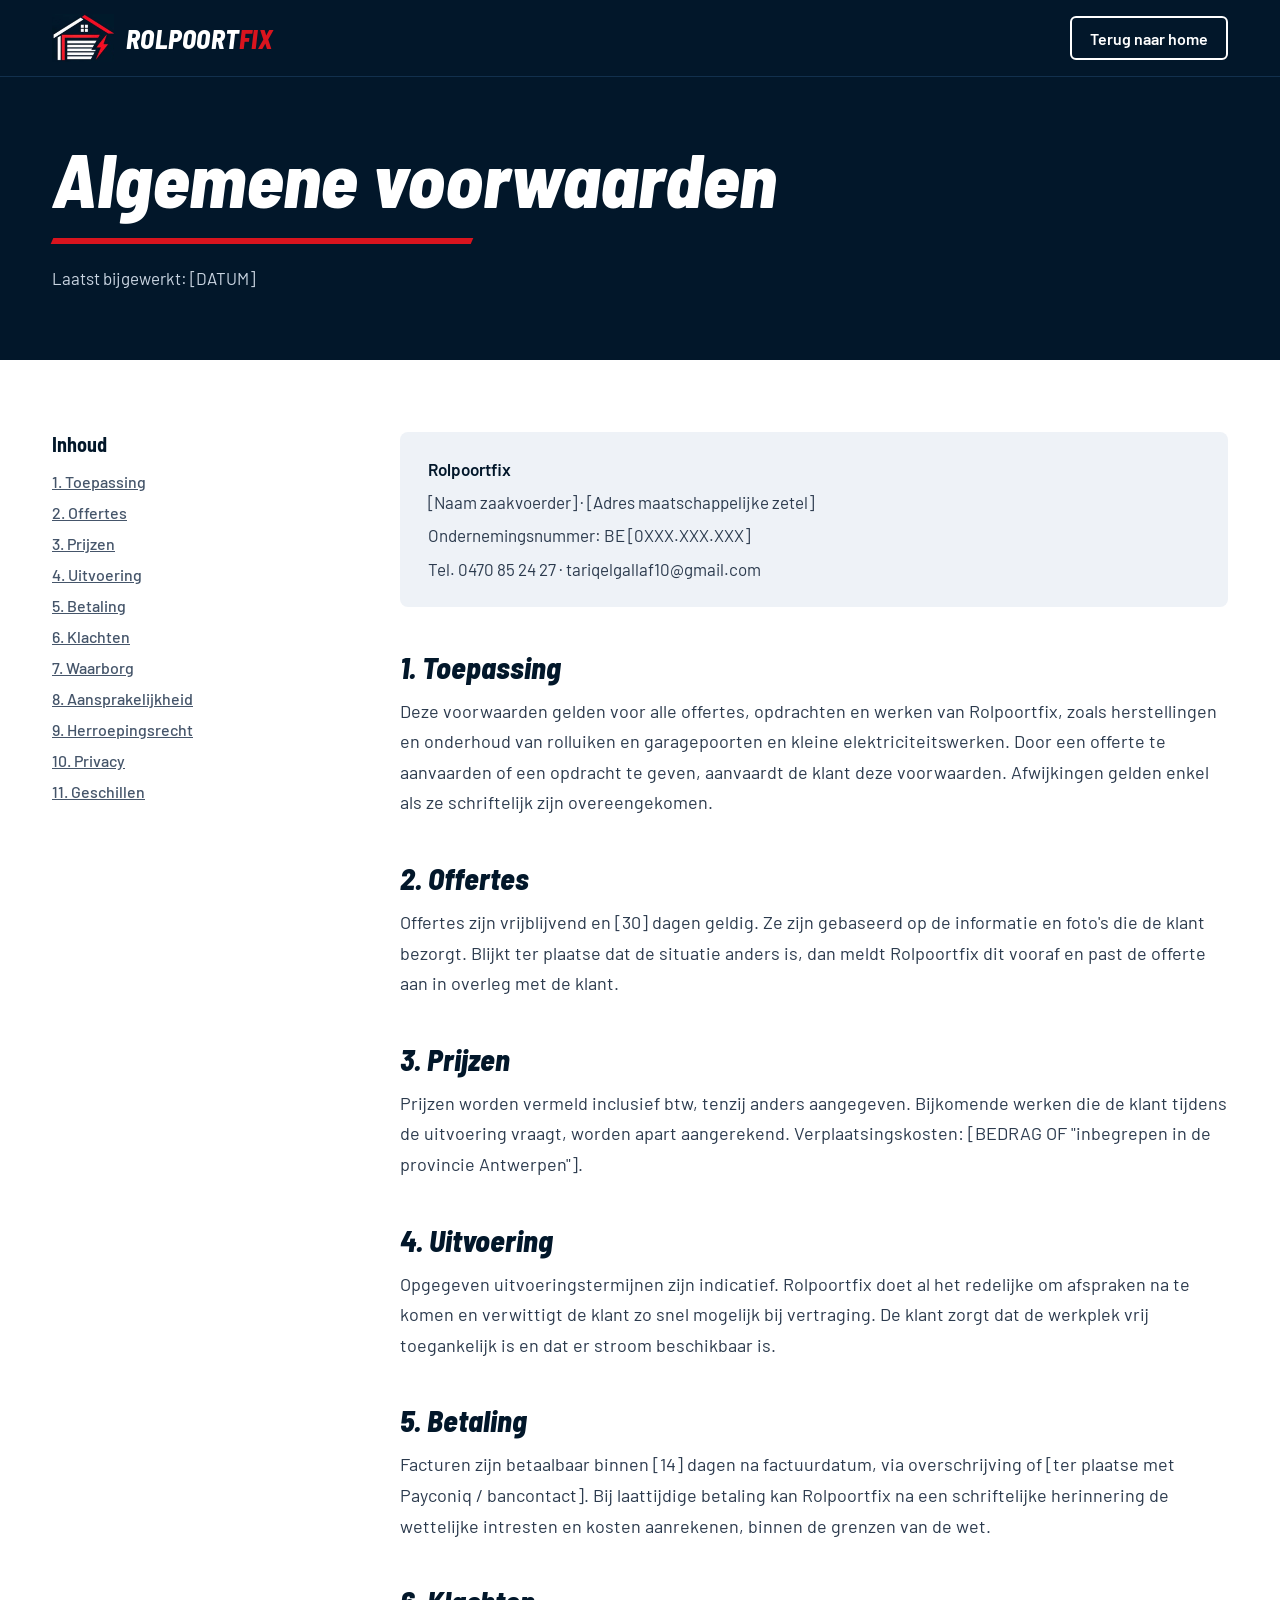
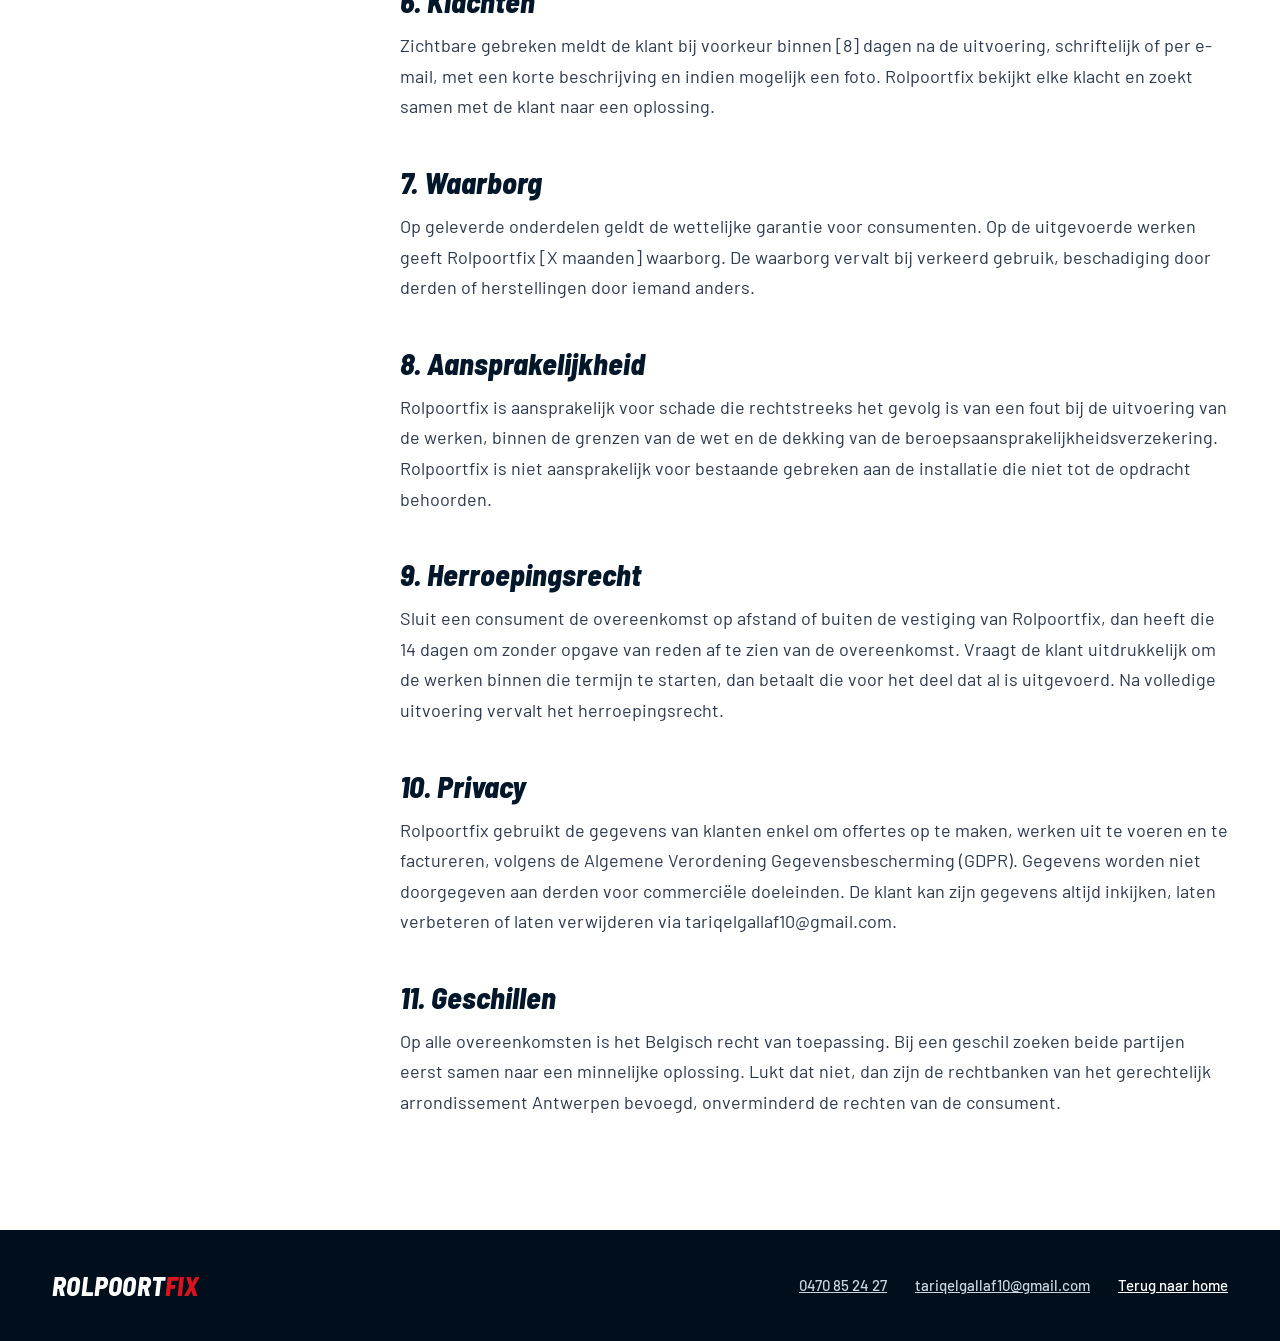
==== algemene-voorwaarden.html @ f20ab012 "initialization" ====
<!doctype html>
<html lang="nl-BE">
<head>
<meta charset="utf-8">
<meta name="viewport" content="width=device-width, initial-scale=1">
<title>Algemene voorwaarden | Rolpoortfix</title>
<meta name="description" content="Algemene voorwaarden van Rolpoortfix voor herstellingen van rolluiken, garagepoorten en kleine elektriciteitswerken in de provincie Antwerpen.">
<meta property="og:title" content="Algemene voorwaarden | Rolpoortfix">
<meta property="og:description" content="Algemene voorwaarden van Rolpoortfix voor herstellingen van rolluiken, garagepoorten en kleine elektriciteitswerken in de provincie Antwerpen.">
<meta property="og:type" content="website">
<meta property="og:image" content="assets/img/rolluik.jpg">
<meta name="theme-color" content="#02172A">
<link rel="icon" href="favicon.ico" sizes="any">
<link rel="apple-touch-icon" href="apple-touch-icon.png">
<link rel="stylesheet" href="assets/css/style.css">
</head>
<body>

<header class="site-header">
  <div class="container site-header__inner">
    <a class="brand" href="index.html" aria-label="Rolpoortfix, naar de homepagina">
      <img class="brand__logo" src="assets/img/logo.png" alt="Rolpoortfix logo" width="62" height="48">
      <span class="wordmark">ROLPOORT<span class="accent">FIX</span></span>
    </a>
    <a class="btn btn--outline btn--sm" href="index.html">Terug naar home</a>
  </div>
</header>

<section class="page-hero">
  <div class="container page-hero__inner">
    <h1 class="display-title page-hero__title">Algemene voorwaarden</h1>
    <div class="skew-bar page-hero__bar"></div>
    <p class="page-hero__meta">Laatst bijgewerkt: [DATUM]</p>
  </div>
</section>

<main class="container legal">
  <nav class="legal-toc" aria-label="Inhoud">
    <p class="legal-toc__title">Inhoud</p>
    <a href="#art1">1. Toepassing</a>
    <a href="#art2">2. Offertes</a>
    <a href="#art3">3. Prijzen</a>
    <a href="#art4">4. Uitvoering</a>
    <a href="#art5">5. Betaling</a>
    <a href="#art6">6. Klachten</a>
    <a href="#art7">7. Waarborg</a>
    <a href="#art8">8. Aansprakelijkheid</a>
    <a href="#art9">9. Herroepingsrecht</a>
    <a href="#art10">10. Privacy</a>
    <a href="#art11">11. Geschillen</a>
  </nav>

  <div class="legal-content">

    <div class="legal-card">
      <p class="legal-card__name">Rolpoortfix</p>
      <p>[Naam zaakvoerder] · [Adres maatschappelijke zetel]</p>
      <p>Ondernemingsnummer: BE [0XXX.XXX.XXX]</p>
      <p>Tel. 0470 85 24 27 · tariqelgallaf10@gmail.com</p>
    </div>

    <section id="art1">
      <h2 class="display-title">1. Toepassing</h2>
      <p>Deze voorwaarden gelden voor alle offertes, opdrachten en werken van Rolpoortfix, zoals herstellingen en onderhoud van rolluiken en garagepoorten en kleine elektriciteitswerken. Door een offerte te aanvaarden of een opdracht te geven, aanvaardt de klant deze voorwaarden. Afwijkingen gelden enkel als ze schriftelijk zijn overeengekomen.</p>
    </section>

    <section id="art2">
      <h2 class="display-title">2. Offertes</h2>
      <p>Offertes zijn vrijblijvend en [30] dagen geldig. Ze zijn gebaseerd op de informatie en foto's die de klant bezorgt. Blijkt ter plaatse dat de situatie anders is, dan meldt Rolpoortfix dit vooraf en past de offerte aan in overleg met de klant.</p>
    </section>

    <section id="art3">
      <h2 class="display-title">3. Prijzen</h2>
      <p>Prijzen worden vermeld inclusief btw, tenzij anders aangegeven. Bijkomende werken die de klant tijdens de uitvoering vraagt, worden apart aangerekend. Verplaatsingskosten: [BEDRAG OF "inbegrepen in de provincie Antwerpen"].</p>
    </section>

    <section id="art4">
      <h2 class="display-title">4. Uitvoering</h2>
      <p>Opgegeven uitvoeringstermijnen zijn indicatief. Rolpoortfix doet al het redelijke om afspraken na te komen en verwittigt de klant zo snel mogelijk bij vertraging. De klant zorgt dat de werkplek vrij toegankelijk is en dat er stroom beschikbaar is.</p>
    </section>

    <section id="art5">
      <h2 class="display-title">5. Betaling</h2>
      <p>Facturen zijn betaalbaar binnen [14] dagen na factuurdatum, via overschrijving of [ter plaatse met Payconiq / bancontact]. Bij laattijdige betaling kan Rolpoortfix na een schriftelijke herinnering de wettelijke intresten en kosten aanrekenen, binnen de grenzen van de wet.</p>
    </section>

    <section id="art6">
      <h2 class="display-title">6. Klachten</h2>
      <p>Zichtbare gebreken meldt de klant bij voorkeur binnen [8] dagen na de uitvoering, schriftelijk of per e-mail, met een korte beschrijving en indien mogelijk een foto. Rolpoortfix bekijkt elke klacht en zoekt samen met de klant naar een oplossing.</p>
    </section>

    <section id="art7">
      <h2 class="display-title">7. Waarborg</h2>
      <p>Op geleverde onderdelen geldt de wettelijke garantie voor consumenten. Op de uitgevoerde werken geeft Rolpoortfix [X maanden] waarborg. De waarborg vervalt bij verkeerd gebruik, beschadiging door derden of herstellingen door iemand anders.</p>
    </section>

    <section id="art8">
      <h2 class="display-title">8. Aansprakelijkheid</h2>
      <p>Rolpoortfix is aansprakelijk voor schade die rechtstreeks het gevolg is van een fout bij de uitvoering van de werken, binnen de grenzen van de wet en de dekking van de beroepsaansprakelijkheidsverzekering. Rolpoortfix is niet aansprakelijk voor bestaande gebreken aan de installatie die niet tot de opdracht behoorden.</p>
    </section>

    <section id="art9">
      <h2 class="display-title">9. Herroepingsrecht</h2>
      <p>Sluit een consument de overeenkomst op afstand of buiten de vestiging van Rolpoortfix, dan heeft die 14 dagen om zonder opgave van reden af te zien van de overeenkomst. Vraagt de klant uitdrukkelijk om de werken binnen die termijn te starten, dan betaalt die voor het deel dat al is uitgevoerd. Na volledige uitvoering vervalt het herroepingsrecht.</p>
    </section>

    <section id="art10">
      <h2 class="display-title">10. Privacy</h2>
      <p>Rolpoortfix gebruikt de gegevens van klanten enkel om offertes op te maken, werken uit te voeren en te factureren, volgens de Algemene Verordening Gegevensbescherming (GDPR). Gegevens worden niet doorgegeven aan derden voor commerciële doeleinden. De klant kan zijn gegevens altijd inkijken, laten verbeteren of laten verwijderen via tariqelgallaf10@gmail.com.</p>
    </section>

    <section id="art11">
      <h2 class="display-title">11. Geschillen</h2>
      <p>Op alle overeenkomsten is het Belgisch recht van toepassing. Bij een geschil zoeken beide partijen eerst samen naar een minnelijke oplossing. Lukt dat niet, dan zijn de rechtbanken van het gerechtelijk arrondissement Antwerpen bevoegd, onverminderd de rechten van de consument.</p>
    </section>

  </div>
</main>

<footer class="site-footer">
  <div class="container site-footer__inner site-footer__inner--compact">
    <span class="wordmark">ROLPOORT<span class="accent">FIX</span></span>
    <nav class="footer-nav" aria-label="Footer">
      <a href="tel:+32470852427">0470 85 24 27</a>
      <a href="mailto:tariqelgallaf10@gmail.com">tariqelgallaf10@gmail.com</a>
      <a class="is-light" href="index.html">Terug naar home</a>
    </nav>
  </div>
</footer>

</body>
</html>
---- assets/css/style.css ----
/* ==========================================================================
   Rolpoortfix – stylesheet
   1. Fonts         5. Header & footer    9.  Offerte op maat
   2. Tokens        6. Hero               10. Contact & formulier
   3. Basis         7. Checklist          11. Algemene voorwaarden
   4. Componenten   8. Diensten           12. Animaties & toegankelijkheid
   ========================================================================== */

/* 1. Fonts ---------------------------------------------------------------- */
@font-face{font-family:'Barlow Semi Condensed';font-style:normal;font-weight:600;font-display:swap;src:url(../fonts/barlow-semi-condensed-latin-600-normal.woff2) format('woff2')}
@font-face{font-family:'Barlow Semi Condensed';font-style:normal;font-weight:700;font-display:swap;src:url(../fonts/barlow-semi-condensed-latin-700-normal.woff2) format('woff2')}
@font-face{font-family:'Barlow Semi Condensed';font-style:italic;font-weight:700;font-display:swap;src:url(../fonts/barlow-semi-condensed-latin-700-italic.woff2) format('woff2')}
@font-face{font-family:'Barlow Semi Condensed';font-style:italic;font-weight:800;font-display:swap;src:url(../fonts/barlow-semi-condensed-latin-800-italic.woff2) format('woff2')}
@font-face{font-family:'Barlow';font-style:normal;font-weight:400;font-display:swap;src:url(../fonts/barlow-latin-400-normal.woff2) format('woff2')}
@font-face{font-family:'Barlow';font-style:normal;font-weight:500;font-display:swap;src:url(../fonts/barlow-latin-500-normal.woff2) format('woff2')}
@font-face{font-family:'Barlow';font-style:normal;font-weight:600;font-display:swap;src:url(../fonts/barlow-latin-600-normal.woff2) format('woff2')}

/* 2. Tokens --------------------------------------------------------------- */
:root{
  --navy:#02172A;
  --navy-mid:#0B2742;
  --navy-deep:#010F1C;
  --navy-line:#1C3B5A;
  --red:#D9141E;
  --ink:#0A1626;
  --text:#2B3A4D;
  --muted:#45556A;
  --soft:#C9D4E1;
  --pale:#DCE3EC;
  --white:#FFFFFF;
  --whatsapp:#128C4A;

  --font-body:'Barlow','Segoe UI',Helvetica,sans-serif;
  --font-display:'Barlow Semi Condensed','Arial Narrow',sans-serif;

  --ease-out:cubic-bezier(.2,.7,.2,1);
  --ease-in-out:cubic-bezier(.7,0,.2,1);

  --header-h:77px; /* wordt bijgewerkt door main.js */
}

/* 3. Basis ---------------------------------------------------------------- */
html{scroll-behavior:smooth;scroll-padding-top:84px;background:var(--navy)}
body{margin:0;min-height:100vh;font-family:var(--font-body);color:var(--ink);background:var(--white)}
a:focus-visible,button:focus-visible,input:focus-visible,select:focus-visible,textarea:focus-visible{outline:3px solid #FFB3B7;outline-offset:3px}
[hidden]{display:none !important}

.container{max-width:1240px;margin:0 auto;padding-left:32px;padding-right:32px;box-sizing:border-box}
.accent{color:var(--red)}

/* 4. Componenten ---------------------------------------------------------- */
.sprite{position:absolute;width:0;height:0;overflow:hidden}
.icon{flex:none;fill:none;stroke:currentColor;stroke-width:2;stroke-linecap:round;stroke-linejoin:round}
.icon--check{stroke:var(--red);stroke-width:3}
.icon--white{stroke:var(--white)}
.icon--bold{stroke-width:3}

.wordmark{font-family:var(--font-display);font-style:italic;font-weight:800;font-size:26px;letter-spacing:.01em;color:var(--white)}

.display-title{margin:0;font-family:var(--font-display);font-style:italic;font-weight:800;line-height:1}

.skew-bar{height:6px;width:100%;max-width:560px;background:var(--red);transform:skewX(-24deg);transform-origin:left}

.tagline{font-family:var(--font-display);font-weight:700}

.btn{display:inline-flex;align-items:center;justify-content:center;gap:10px;border-radius:6px;text-decoration:none;box-sizing:border-box;cursor:pointer;transition:transform .15s ease,background-color .15s ease}
.btn:hover{transform:translateY(-1px)}
.btn--red{background:var(--red);color:var(--white);border:0}
.btn--outline{border:2px solid var(--white);color:var(--white)}
.btn--sm{min-height:44px;padding:0 18px;font-weight:600;font-size:16px}
.btn--lg{min-height:54px;padding:0 24px;font-weight:600;font-size:17px}
.btn--display{font-family:var(--font-display);font-style:italic;font-weight:800;font-size:22px}

.icon-ring{display:inline-flex;align-items:center;justify-content:center;width:56px;height:56px;border-radius:50%;border:3px solid var(--red);color:var(--navy);flex:none}
.icon-dot{display:inline-flex;align-items:center;justify-content:center;width:48px;height:48px;border-radius:50%;background:var(--red);flex:none}

.text-link{align-self:flex-start;margin-top:6px;color:var(--navy);font-weight:600;font-size:17px;text-decoration-color:var(--red);text-decoration-thickness:3px;text-underline-offset:6px}

.whatsapp-float{position:fixed;right:20px;bottom:20px;z-index:30;min-height:56px;padding:0 22px 0 18px;border-radius:28px;background:var(--whatsapp);color:var(--white);font-weight:600;font-size:16px;box-shadow:0 6px 18px rgba(1,15,28,.35)}

/* 5. Header & footer ------------------------------------------------------ */
.site-header{background:var(--navy);position:sticky;top:0;z-index:20;border-bottom:1px solid #12304D}
.site-header__inner{padding-top:14px;padding-bottom:14px;display:flex;align-items:center;justify-content:space-between;gap:24px;flex-wrap:wrap}
.brand{display:flex;align-items:center;gap:12px;text-decoration:none}
.brand__logo{height:48px;width:auto;display:block}
.main-nav{display:flex;align-items:center;gap:32px;font-weight:500;font-size:16px}
.main-nav a{text-decoration:none;color:var(--pale)}

.site-footer{background:var(--navy-deep);color:var(--soft)}
.site-footer__inner{padding-top:48px;padding-bottom:40px;display:flex;flex-wrap:wrap;gap:32px;justify-content:space-between;align-items:flex-start}
.site-footer__inner--compact{padding-top:40px;gap:20px 32px;align-items:center}
.site-footer__brand{display:flex;flex-direction:column;gap:10px}
.site-footer__brand .wordmark{font-size:28px;letter-spacing:0}
.site-footer__text{margin:0;font-size:15px;line-height:1.6}
.footer-nav{display:flex;flex-wrap:wrap;gap:12px 28px;font-size:15px;font-weight:500}
.footer-nav a{color:var(--soft)}
.footer-nav a.is-light{color:var(--white)}
.site-footer__bottom{padding-top:18px;padding-bottom:28px;border-top:1px solid var(--navy-line);letter-spacing:.22em;font-size:14px;color:#8FA1B6}

/* 6. Hero ----------------------------------------------------------------- */
.hero{position:relative;overflow:hidden;background:var(--navy);color:var(--white);min-height:calc(100vh - var(--header-h));min-height:calc(100svh - var(--header-h));display:flex;flex-direction:column;justify-content:center}
.hero__bg{position:absolute;inset:0;width:100%;height:100%;object-fit:cover;object-position:center 60%;transform-origin:60% 50%;animation:kenburns 22s ease-out both}
.hero__shade{position:absolute;inset:0;background:linear-gradient(100deg,rgba(2,23,42,.97) 0%,rgba(2,23,42,.9) 38%,rgba(2,23,42,.55) 70%,rgba(2,23,42,.35) 100%),linear-gradient(to top,rgba(2,23,42,.85) 0%,transparent 35%)}
.hero__inner{position:relative;width:100%;padding-top:72px;padding-bottom:104px;display:flex;flex-wrap:wrap;gap:56px;align-items:center}
.hero__content{flex:1 1 520px;min-width:0;display:flex;flex-direction:column;gap:28px}
.hero__title{margin:0;font-size:clamp(52px,7.4vw,116px);line-height:.86;letter-spacing:-.01em;animation:fade-up .8s var(--ease-out) .1s both}
.hero__bar{animation:bar-grow 1s var(--ease-in-out) .45s both}
.hero__tagline{margin:0;font-size:22px;letter-spacing:.18em;animation:fade-up .8s var(--ease-out) .6s both}
.hero__lead{margin:8px 0 0;font-weight:500;font-size:21px;line-height:1.5;color:var(--pale);max-width:34em;animation:fade-up .8s var(--ease-out) .8s both}
.hero__actions{display:flex;flex-wrap:wrap;gap:14px;margin-top:8px;animation:fade-up .8s var(--ease-out) 1s both}
.hero__cta{position:relative;overflow:hidden;min-height:54px;padding:0 28px}
.hero__cta::after{content:"";position:absolute;top:0;bottom:0;left:-60%;width:40%;background:linear-gradient(100deg,transparent,rgba(255,255,255,.35),transparent);transform:skewX(-24deg);animation:shine 4.5s ease-in-out 2.2s infinite}
.hero__whatsapp{background:rgba(2,23,42,.35);backdrop-filter:blur(4px)}

.hero__photos{position:relative;flex:1 1 440px;min-width:0;height:min(64vh,600px);min-height:440px}
.hero__grid{position:absolute;inset:0;display:grid;grid-template-columns:repeat(2,minmax(0,1fr));grid-template-rows:repeat(2,minmax(0,1fr));gap:8px;clip-path:polygon(22% 0,100% 0,100% 100%,0 100%);filter:drop-shadow(0 24px 48px rgba(1,15,28,.55))}
.hero__photo{overflow:hidden;animation:photo-in 1s var(--ease-out) both}
.hero__photo:nth-child(1){grid-column:1 / span 2;animation-delay:.35s}
.hero__photo:nth-child(2){animation-delay:.55s}
.hero__photo:nth-child(3){animation-delay:.75s}
.hero__photo img{width:100%;height:100%;object-fit:cover;display:block;transition:transform .8s var(--ease-out)}
.hero__photo:hover img{transform:scale(1.06)}
.hero__slash{position:absolute;top:0;bottom:0;left:0;width:22%;background:linear-gradient(to bottom right,transparent calc(50% - 5px),var(--red) calc(50% - 5px),var(--red) calc(50% + 5px),transparent calc(50% + 5px));animation:slash-in .9s var(--ease-out) .9s both}

.scroll-hint{position:absolute;left:50%;bottom:24px;transform:translateX(-50%);display:flex;flex-direction:column;align-items:center;gap:8px;color:var(--soft);text-decoration:none;font-size:13px;font-weight:600;letter-spacing:.2em;animation:fade-in 1s ease 1.6s both}
.scroll-hint__mouse{display:block;width:26px;height:42px;border:2px solid rgba(255,255,255,.6);border-radius:14px;position:relative}
.scroll-hint__mouse::after{content:"";position:absolute;left:50%;top:8px;width:4px;height:8px;margin-left:-2px;border-radius:2px;background:var(--red);animation:wheel 1.8s ease-in-out infinite}

/* 7. Checklist ------------------------------------------------------------ */
.checklist{background:var(--navy-mid);color:var(--white)}
.checklist__inner{padding-top:26px;padding-bottom:26px;display:grid;grid-template-columns:repeat(auto-fit,minmax(220px,1fr));gap:16px 32px}
.checklist__item{margin:0;display:flex;align-items:center;gap:12px;font-weight:600;font-size:17px}
.checklist__item:nth-child(2){transition-delay:.1s}
.checklist__item:nth-child(3){transition-delay:.2s}
.checklist__item:nth-child(4){transition-delay:.3s}

/* 8. Diensten ------------------------------------------------------------- */
.services{background:var(--white)}
.services__intro{padding-top:104px;padding-bottom:40px}
.services__title{font-size:clamp(38px,5vw,60px);color:var(--navy);max-width:16em}
.services__lead{margin:20px 0 0;font-size:19px;line-height:1.6;color:var(--muted);max-width:38em}

.service{padding-top:48px;padding-bottom:48px;display:flex;flex-wrap:wrap;gap:56px;align-items:center}
.service--reverse{flex-direction:row-reverse}
.service--last{padding-bottom:112px}
.service__media{position:relative;flex:1 1 460px;min-width:0}
.service__media img{width:100%;height:420px;object-fit:cover;display:block;clip-path:polygon(0 0,100% 0,88% 100%,0 100%)}
.service--reverse .service__media img{clip-path:polygon(12% 0,100% 0,100% 100%,0 100%)}
.service__body{flex:1 1 440px;min-width:0;display:flex;flex-direction:column;gap:20px;transition-delay:.2s}
.service__heading{display:flex;align-items:center;gap:14px}
.service__title{font-size:clamp(30px,7.5vw,40px);color:var(--navy);min-width:0;overflow-wrap:anywhere}
.service__subtitle{margin:0;font-size:20px;font-weight:600;line-height:1.35;color:var(--navy)}
.service__text{margin:0;font-size:18px;line-height:1.65;color:var(--muted);max-width:34em}
.service__list{margin:4px 0 0;padding:0;list-style:none;display:grid;grid-template-columns:repeat(auto-fit,minmax(220px,1fr));gap:10px 24px;font-size:17px;color:var(--ink)}
.service__list li{display:flex;gap:10px;align-items:baseline}
.service__list li::before{content:"/";content:"/" / "";color:var(--red);font-weight:800}

/* 9. Offerte op maat ------------------------------------------------------ */
.quote{position:relative;overflow:hidden;color:var(--white);background:linear-gradient(100deg,rgba(217,20,30,.97) 0%,rgba(217,20,30,.93) 55%,rgba(185,14,23,.86) 100%),url(../img/woning-garagepoort.jpg) center 70% / cover no-repeat var(--red)}
.quote__inner{padding-top:96px;padding-bottom:96px;display:flex;flex-wrap:wrap;gap:56px;align-items:flex-start}
.quote__intro{flex:1 1 420px;min-width:0}
.quote__title{font-size:clamp(56px,8vw,104px);line-height:.88}
.quote__lead{margin:24px 0 0;font-size:19px;line-height:1.6;max-width:26em}

.steps{flex:1 1 520px;min-width:0;margin:0;padding:0;list-style:none;display:flex;flex-direction:column}
.step{display:flex;gap:24px;align-items:flex-start;padding:24px 0;border-top:2px solid rgba(255,255,255,.45)}
.step:last-child{border-bottom:2px solid rgba(255,255,255,.45)}
.step:nth-child(1){transition-delay:.15s}
.step:nth-child(2){transition-delay:.3s}
.step:nth-child(3){transition-delay:.45s}
.step__num{font-family:var(--font-display);font-style:italic;font-weight:800;font-size:44px;line-height:1;color:var(--navy);width:48px;flex:none}
.step__title{margin:0;font-weight:600;font-size:21px}
.step__text{margin:6px 0 0;font-size:17px;line-height:1.55}

/* 10. Contact & formulier ------------------------------------------------- */
.contact{background:var(--navy);color:var(--white)}
.contact__inner{padding-top:104px;padding-bottom:104px;display:flex;flex-wrap:wrap;gap:64px;align-items:flex-start}
.contact__info{flex:1 1 380px;min-width:0;display:flex;flex-direction:column;gap:28px}
.contact__title{font-size:clamp(40px,5vw,60px)}
.contact__lead{margin:0;font-size:18px;line-height:1.6;color:var(--soft);max-width:26em}
.contact-list{display:flex;flex-direction:column;gap:4px}
.contact-item{display:flex;align-items:center;gap:16px;padding:14px 0;text-decoration:none;color:var(--white);border-bottom:1px solid var(--navy-line)}
.contact-item:last-child{border-bottom:0}
.contact-item__label{font-size:18px;font-weight:600;overflow-wrap:anywhere}
.contact-item__label--phone{font-family:var(--font-display);font-weight:700;font-size:30px;letter-spacing:.01em}

.form-card{flex:1 1 520px;min-width:0;background:var(--white);color:var(--ink);border-radius:10px;padding:40px;box-sizing:border-box;transition-delay:.15s}
.quote-form{display:flex;flex-direction:column;gap:20px}
.form-card__title{font-size:32px;line-height:1.05;color:var(--navy)}
.form-grid{display:grid;grid-template-columns:repeat(auto-fit,minmax(200px,1fr));gap:16px}
.field{display:flex;flex-direction:column;gap:6px}
.field label{font-weight:600;font-size:15px}
.input{width:100%;box-sizing:border-box;font:inherit;font-size:16px;padding:14px 16px;border:1.5px solid #C5CFDB;border-radius:6px;background:var(--white);color:var(--ink)}
.input:focus{border-color:var(--navy)}
textarea.input{resize:vertical}
.btn--submit{min-height:56px}
.form-note{margin:0;font-size:14px;line-height:1.5;color:#5A6A7E}

.form-success{display:flex;flex-direction:column;gap:16px;padding:24px 0}
.form-success__icon{display:inline-flex;align-items:center;justify-content:center;width:64px;height:64px;border-radius:50%;background:var(--red)}
.form-success__text{margin:0;font-size:18px;line-height:1.6;color:var(--muted)}
.btn-secondary{align-self:flex-start;min-height:44px;padding:0 18px;border:2px solid var(--navy);border-radius:6px;background:var(--white);color:var(--navy);cursor:pointer;font:inherit;font-weight:600}

/* 11. Algemene voorwaarden ------------------------------------------------ */
.page-hero{background:var(--navy);color:var(--white)}
.page-hero__inner{padding-top:64px;padding-bottom:72px}
.page-hero__title{font-size:clamp(44px,6vw,80px);line-height:.95}
.page-hero__bar{max-width:420px;margin-top:24px}
.page-hero__meta{margin:24px 0 0;font-size:17px;color:var(--soft)}

.legal{padding-top:72px;padding-bottom:112px;display:flex;flex-wrap:wrap;gap:64px;align-items:flex-start}
.legal-toc{flex:1 1 240px;min-width:0;display:flex;flex-direction:column;gap:12px;font-size:16px;font-weight:500}
.legal-toc__title{margin:0 0 4px;font-family:var(--font-display);font-weight:700;font-size:20px;color:var(--navy)}
.legal-toc a{color:var(--muted)}
.legal-content{flex:999 1 560px;min-width:0;max-width:46em;display:flex;flex-direction:column;gap:44px;font-size:18px;line-height:1.7;color:var(--text)}
.legal-content p{margin:0}
.legal-content h2{margin:0 0 12px;font-size:30px;line-height:1.1;color:var(--navy)}
.legal-card{display:flex;flex-direction:column;gap:6px;padding:24px 28px;background:#EEF2F7;border-radius:8px;font-size:17px;line-height:1.6}
.legal-card__name{font-weight:600;color:var(--navy)}

/* 12. Animaties & toegankelijkheid ---------------------------------------- */
@keyframes kenburns{from{transform:scale(1.15)}to{transform:scale(1)}}
@keyframes fade-up{from{opacity:0;transform:translateY(28px)}to{opacity:1;transform:none}}
@keyframes fade-in{from{opacity:0}to{opacity:1}}
@keyframes bar-grow{from{transform:skewX(-24deg) scaleX(0)}to{transform:skewX(-24deg) scaleX(1)}}
@keyframes photo-in{from{opacity:0;clip-path:inset(0 0 100% 0);transform:translateY(24px)}to{opacity:1;clip-path:inset(0 0 0 0);transform:none}}
@keyframes slash-in{from{opacity:0;transform:translateY(-40px)}to{opacity:1;transform:none}}
@keyframes wheel{0%{opacity:0;transform:translateY(0)}30%{opacity:1}100%{opacity:0;transform:translateY(14px)}}
@keyframes shine{0%{left:-60%}35%,100%{left:130%}}

/* Scroll-reveal: verbergt alleen inhoud als JavaScript draait (class "js" op <html>) */
.js .reveal{opacity:0;transform:translateY(40px);transition-property:opacity,transform;transition-duration:.9s;transition-timing-function:var(--ease-out)}
.js .reveal.is-visible{opacity:1;transform:none}
.js .reveal-img{clip-path:inset(0 100% 0 0);transition:clip-path 1.2s var(--ease-in-out)}
.js .is-visible .reveal-img{clip-path:inset(0 0 0 0)}

@media (max-width:820px){
  .main-nav,.hero__photos{display:none}
}

@media (prefers-reduced-motion:reduce){
  *,*::before,*::after{animation:none !important;transition:none !important}
  .btn:hover{transform:none}
  .js .reveal,.js .reveal-img{opacity:1;transform:none;clip-path:none}
}
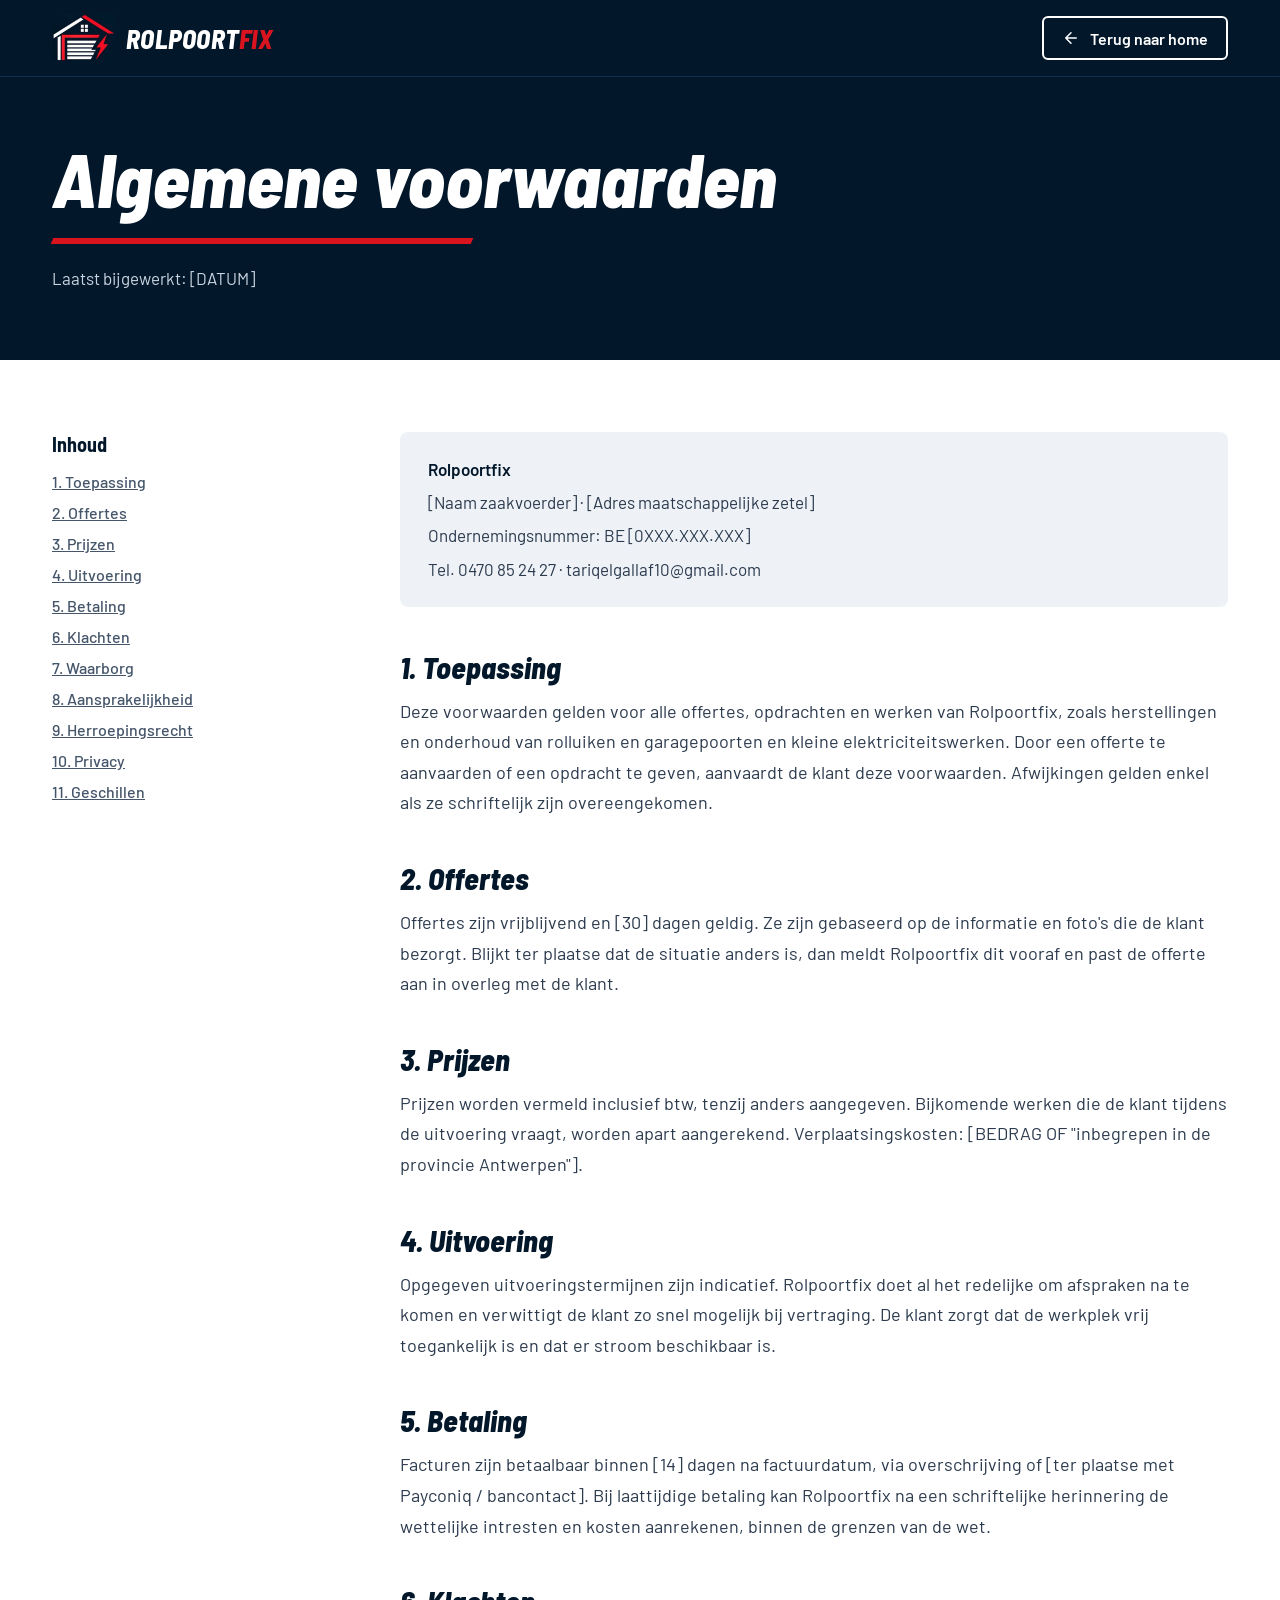
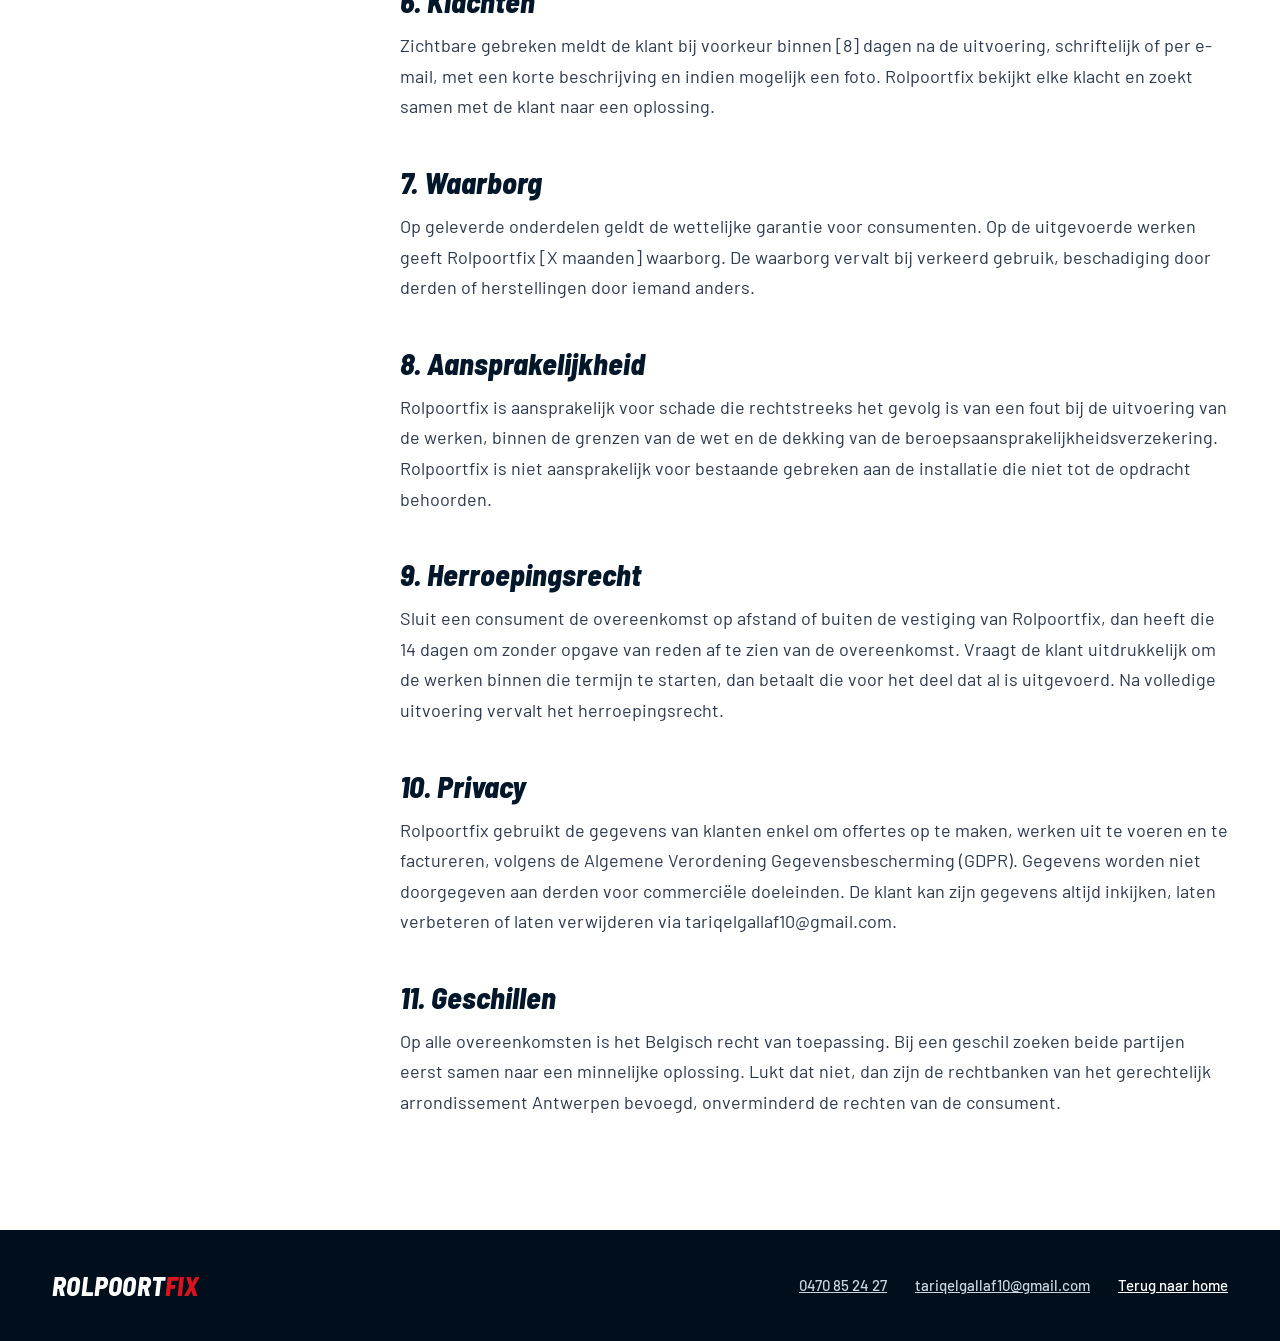
==== commit 757db55f: "Send quote form via Netlify Forms, add mobile menu, fix responsive issues - Quote form now posts to " ====
--- a/algemene-voorwaarden.html
+++ b/algemene-voorwaarden.html
@@ -22,7 +22,10 @@
       <img class="brand__logo" src="assets/img/logo.png" alt="Rolpoortfix logo" width="62" height="48">
       <span class="wordmark">ROLPOORT<span class="accent">FIX</span></span>
     </a>
-    <a class="btn btn--outline btn--sm" href="index.html">Terug naar home</a>
+    <a class="btn btn--outline btn--sm btn--collapse" href="index.html">
+      <svg class="icon" width="18" height="18" viewBox="0 0 24 24" aria-hidden="true"><path d="M19 12H5M12 19l-7-7 7-7"/></svg>
+      <span class="btn__label">Terug naar home</span>
+    </a>
   </div>
 </header>
 
--- a/assets/css/style.css
+++ b/assets/css/style.css
@@ -47,12 +47,15 @@
 
 .container{max-width:1240px;margin:0 auto;padding-left:32px;padding-right:32px;box-sizing:border-box}
 .accent{color:var(--red)}
+.nowrap{white-space:nowrap}
+.visually-hidden{position:absolute !important;width:1px;height:1px;padding:0;margin:-1px;overflow:hidden;clip:rect(0 0 0 0);white-space:nowrap;border:0}
 
 /* 4. Componenten ---------------------------------------------------------- */
 .sprite{position:absolute;width:0;height:0;overflow:hidden}
 .icon{flex:none;fill:none;stroke:currentColor;stroke-width:2;stroke-linecap:round;stroke-linejoin:round}
 .icon--check{stroke:var(--red);stroke-width:3}
-.icon--white{stroke:var(--white)}
+.icon--white{stroke:var(--white);color:var(--white)}
+.icon--fill{fill:currentColor;stroke:none}
 .icon--bold{stroke-width:3}
 
 .wordmark{font-family:var(--font-display);font-style:italic;font-weight:800;font-size:26px;letter-spacing:.01em;color:var(--white)}
@@ -65,6 +68,7 @@
 
 .btn{display:inline-flex;align-items:center;justify-content:center;gap:10px;border-radius:6px;text-decoration:none;box-sizing:border-box;cursor:pointer;transition:transform .15s ease,background-color .15s ease}
 .btn:hover{transform:translateY(-1px)}
+.btn:disabled{opacity:.75;cursor:progress;transform:none}
 .btn--red{background:var(--red);color:var(--white);border:0}
 .btn--outline{border:2px solid var(--white);color:var(--white)}
 .btn--sm{min-height:44px;padding:0 18px;font-weight:600;font-size:16px}
@@ -85,6 +89,13 @@
 .brand__logo{height:48px;width:auto;display:block}
 .main-nav{display:flex;align-items:center;gap:32px;font-weight:500;font-size:16px}
 .main-nav a{text-decoration:none;color:var(--pale)}
+.main-nav a:hover{color:var(--white)}
+.site-header__actions{display:flex;align-items:center;gap:10px}
+.nav-toggle{display:none;flex-direction:column;justify-content:center;align-items:center;gap:5px;width:44px;height:44px;padding:0;border:2px solid rgba(255,255,255,.35);border-radius:6px;background:transparent;cursor:pointer}
+.nav-toggle__bar{display:block;width:20px;height:2px;border-radius:1px;background:var(--white);transition:transform .25s ease,opacity .2s ease}
+.is-open .nav-toggle__bar:nth-child(1){transform:translateY(7px) rotate(45deg)}
+.is-open .nav-toggle__bar:nth-child(2){opacity:0}
+.is-open .nav-toggle__bar:nth-child(3){transform:translateY(-7px) rotate(-45deg)}
 
 .site-footer{background:var(--navy-deep);color:var(--soft)}
 .site-footer__inner{padding-top:48px;padding-bottom:40px;display:flex;flex-wrap:wrap;gap:32px;justify-content:space-between;align-items:flex-start}
@@ -102,7 +113,7 @@
 .hero__bg{position:absolute;inset:0;width:100%;height:100%;object-fit:cover;object-position:center 60%;transform-origin:60% 50%;animation:kenburns 22s ease-out both}
 .hero__shade{position:absolute;inset:0;background:linear-gradient(100deg,rgba(2,23,42,.97) 0%,rgba(2,23,42,.9) 38%,rgba(2,23,42,.55) 70%,rgba(2,23,42,.35) 100%),linear-gradient(to top,rgba(2,23,42,.85) 0%,transparent 35%)}
 .hero__inner{position:relative;width:100%;padding-top:72px;padding-bottom:104px;display:flex;flex-wrap:wrap;gap:56px;align-items:center}
-.hero__content{flex:1 1 520px;min-width:0;display:flex;flex-direction:column;gap:28px}
+.hero__content{flex:1 1 460px;min-width:0;display:flex;flex-direction:column;gap:28px}
 .hero__title{margin:0;font-size:clamp(52px,7.4vw,116px);line-height:.86;letter-spacing:-.01em;animation:fade-up .8s var(--ease-out) .1s both}
 .hero__bar{animation:bar-grow 1s var(--ease-in-out) .45s both}
 .hero__tagline{margin:0;font-size:22px;letter-spacing:.18em;animation:fade-up .8s var(--ease-out) .6s both}
@@ -112,7 +123,7 @@
 .hero__cta::after{content:"";position:absolute;top:0;bottom:0;left:-60%;width:40%;background:linear-gradient(100deg,transparent,rgba(255,255,255,.35),transparent);transform:skewX(-24deg);animation:shine 4.5s ease-in-out 2.2s infinite}
 .hero__whatsapp{background:rgba(2,23,42,.35);backdrop-filter:blur(4px)}
 
-.hero__photos{position:relative;flex:1 1 440px;min-width:0;height:min(64vh,600px);min-height:440px}
+.hero__photos{position:relative;flex:1 1 360px;min-width:0;height:min(64vh,600px);min-height:440px}
 .hero__grid{position:absolute;inset:0;display:grid;grid-template-columns:repeat(2,minmax(0,1fr));grid-template-rows:repeat(2,minmax(0,1fr));gap:8px;clip-path:polygon(22% 0,100% 0,100% 100%,0 100%);filter:drop-shadow(0 24px 48px rgba(1,15,28,.55))}
 .hero__photo{overflow:hidden;animation:photo-in 1s var(--ease-out) both}
 .hero__photo:nth-child(1){grid-column:1 / span 2;animation-delay:.35s}
@@ -128,7 +139,7 @@
 
 /* 7. Checklist ------------------------------------------------------------ */
 .checklist{background:var(--navy-mid);color:var(--white)}
-.checklist__inner{padding-top:26px;padding-bottom:26px;display:grid;grid-template-columns:repeat(auto-fit,minmax(220px,1fr));gap:16px 32px}
+.checklist__inner{padding-top:26px;padding-bottom:26px;display:grid;grid-template-columns:repeat(auto-fit,minmax(min(220px,100%),1fr));gap:16px 32px}
 .checklist__item{margin:0;display:flex;align-items:center;gap:12px;font-weight:600;font-size:17px}
 .checklist__item:nth-child(2){transition-delay:.1s}
 .checklist__item:nth-child(3){transition-delay:.2s}
@@ -151,7 +162,7 @@
 .service__title{font-size:clamp(30px,7.5vw,40px);color:var(--navy);min-width:0;overflow-wrap:anywhere}
 .service__subtitle{margin:0;font-size:20px;font-weight:600;line-height:1.35;color:var(--navy)}
 .service__text{margin:0;font-size:18px;line-height:1.65;color:var(--muted);max-width:34em}
-.service__list{margin:4px 0 0;padding:0;list-style:none;display:grid;grid-template-columns:repeat(auto-fit,minmax(220px,1fr));gap:10px 24px;font-size:17px;color:var(--ink)}
+.service__list{margin:4px 0 0;padding:0;list-style:none;display:grid;grid-template-columns:repeat(auto-fit,minmax(min(220px,100%),1fr));gap:10px 24px;font-size:17px;color:var(--ink)}
 .service__list li{display:flex;gap:10px;align-items:baseline}
 .service__list li::before{content:"/";content:"/" / "";color:var(--red);font-weight:800}
 
@@ -187,7 +198,7 @@
 .form-card{flex:1 1 520px;min-width:0;background:var(--white);color:var(--ink);border-radius:10px;padding:40px;box-sizing:border-box;transition-delay:.15s}
 .quote-form{display:flex;flex-direction:column;gap:20px}
 .form-card__title{font-size:32px;line-height:1.05;color:var(--navy)}
-.form-grid{display:grid;grid-template-columns:repeat(auto-fit,minmax(200px,1fr));gap:16px}
+.form-grid{display:grid;grid-template-columns:repeat(auto-fit,minmax(min(200px,100%),1fr));gap:16px}
 .field{display:flex;flex-direction:column;gap:6px}
 .field label{font-weight:600;font-size:15px}
 .input{width:100%;box-sizing:border-box;font:inherit;font-size:16px;padding:14px 16px;border:1.5px solid #C5CFDB;border-radius:6px;background:var(--white);color:var(--ink)}
@@ -195,6 +206,8 @@
 textarea.input{resize:vertical}
 .btn--submit{min-height:56px}
 .form-note{margin:0;font-size:14px;line-height:1.5;color:#5A6A7E}
+.form-error{margin:0;padding:12px 14px;border-radius:6px;background:#FDECEC;color:#8E0B12;font-size:15px;line-height:1.5}
+.form-error a{color:inherit;font-weight:600}
 
 .form-success{display:flex;flex-direction:column;gap:16px;padding:24px 0}
 .form-success__icon{display:inline-flex;align-items:center;justify-content:center;width:64px;height:64px;border-radius:50%;background:var(--red)}
@@ -212,7 +225,7 @@
 .legal-toc{flex:1 1 240px;min-width:0;display:flex;flex-direction:column;gap:12px;font-size:16px;font-weight:500}
 .legal-toc__title{margin:0 0 4px;font-family:var(--font-display);font-weight:700;font-size:20px;color:var(--navy)}
 .legal-toc a{color:var(--muted)}
-.legal-content{flex:999 1 560px;min-width:0;max-width:46em;display:flex;flex-direction:column;gap:44px;font-size:18px;line-height:1.7;color:var(--text)}
+.legal-content{flex:999 1 560px;min-width:0;max-width:46em;display:flex;flex-direction:column;gap:44px;font-size:18px;line-height:1.7;color:var(--text);overflow-wrap:break-word;hyphens:auto}
 .legal-content p{margin:0}
 .legal-content h2{margin:0 0 12px;font-size:30px;line-height:1.1;color:var(--navy)}
 .legal-card{display:flex;flex-direction:column;gap:6px;padding:24px 28px;background:#EEF2F7;border-radius:8px;font-size:17px;line-height:1.6}
@@ -234,8 +247,58 @@
 .js .reveal-img{clip-path:inset(0 100% 0 0);transition:clip-path 1.2s var(--ease-in-out)}
 .js .is-visible .reveal-img{clip-path:inset(0 0 0 0)}
 
-@media (max-width:820px){
-  .main-nav,.hero__photos{display:none}
+/* Responsief ------------------------------------------------------------- */
+@media (max-width:960px){
+  .hero__photos{display:none}
+}
+@media (max-width:1000px){
+  .main-nav{display:none}
+  /* Uitklapmenu (alleen met JavaScript; zonder JS blijft het menu verborgen) */
+  .js .nav-toggle{display:inline-flex}
+  .js .main-nav{display:flex;position:absolute;top:100%;left:0;right:0;flex-direction:column;align-items:stretch;gap:0;max-height:calc(100vh - var(--header-h));overflow-y:auto;padding:8px 32px 24px;background:var(--navy);border-bottom:3px solid var(--red);box-shadow:0 24px 48px rgba(1,15,28,.45);visibility:hidden;opacity:0;transform:translateY(-12px);transition:opacity .25s ease,transform .25s ease,visibility 0s linear .25s}
+  .js .is-open .main-nav{visibility:visible;opacity:1;transform:none;transition:opacity .25s ease,transform .25s ease}
+  .js .main-nav a{padding:16px 0;border-bottom:1px solid var(--navy-line);font-family:var(--font-display);font-style:italic;font-weight:800;font-size:26px;color:var(--white)}
+  .js .main-nav a:last-child{border-bottom:0}
+}
+@media (max-width:600px){
+  .container{padding-left:20px;padding-right:20px}
+  .hero__inner{padding-top:48px;padding-bottom:96px}
+  .hero__title{font-size:min(15vw,64px)}
+  .hero__tagline{font-size:18px;letter-spacing:.14em}
+  .hero__lead{font-size:19px}
+  .hero__actions .btn{flex:1 1 100%;text-align:center}
+  .hero__cta{font-size:20px;padding:10px 20px}
+  .services__intro{padding-top:72px}
+  .service__media img{height:260px}
+  .service--last{padding-bottom:80px}
+  .quote__inner{padding-top:72px;padding-bottom:72px}
+  .contact__inner{padding-top:72px;padding-bottom:72px;gap:48px}
+  .form-card{padding:28px 20px}
+  .whatsapp-float{width:56px;padding:0;border-radius:50%}
+  .whatsapp-float__label{display:none}
+  .page-hero__inner{padding-top:48px;padding-bottom:56px}
+  .page-hero__title{font-size:min(11vw,44px);overflow-wrap:anywhere}
+  .legal{padding-top:48px;padding-bottom:80px;gap:40px}
+}
+@media (max-width:600px){
+  .js .main-nav{padding-left:20px;padding-right:20px}
+}
+@media (max-width:480px){
+  .site-header__inner{gap:12px}
+  .site-header__actions{gap:8px}
+  .site-header .wordmark{font-size:22px}
+  .brand{gap:10px}
+  .brand__logo{height:40px}
+  .btn--collapse{width:44px;padding:0}
+  .btn--collapse .btn__label{position:absolute;width:1px;height:1px;margin:-1px;overflow:hidden;clip:rect(0 0 0 0);white-space:nowrap}
+}
+@media (max-width:360px){
+  .container{padding-left:16px;padding-right:16px}
+  .js .main-nav{padding-left:16px;padding-right:16px}
+  .site-header .wordmark{font-size:20px}
+  .brand{gap:8px}
+  .brand__logo{height:36px}
+  .site-header__inner{gap:8px}
 }
 
 @media (prefers-reduced-motion:reduce){
